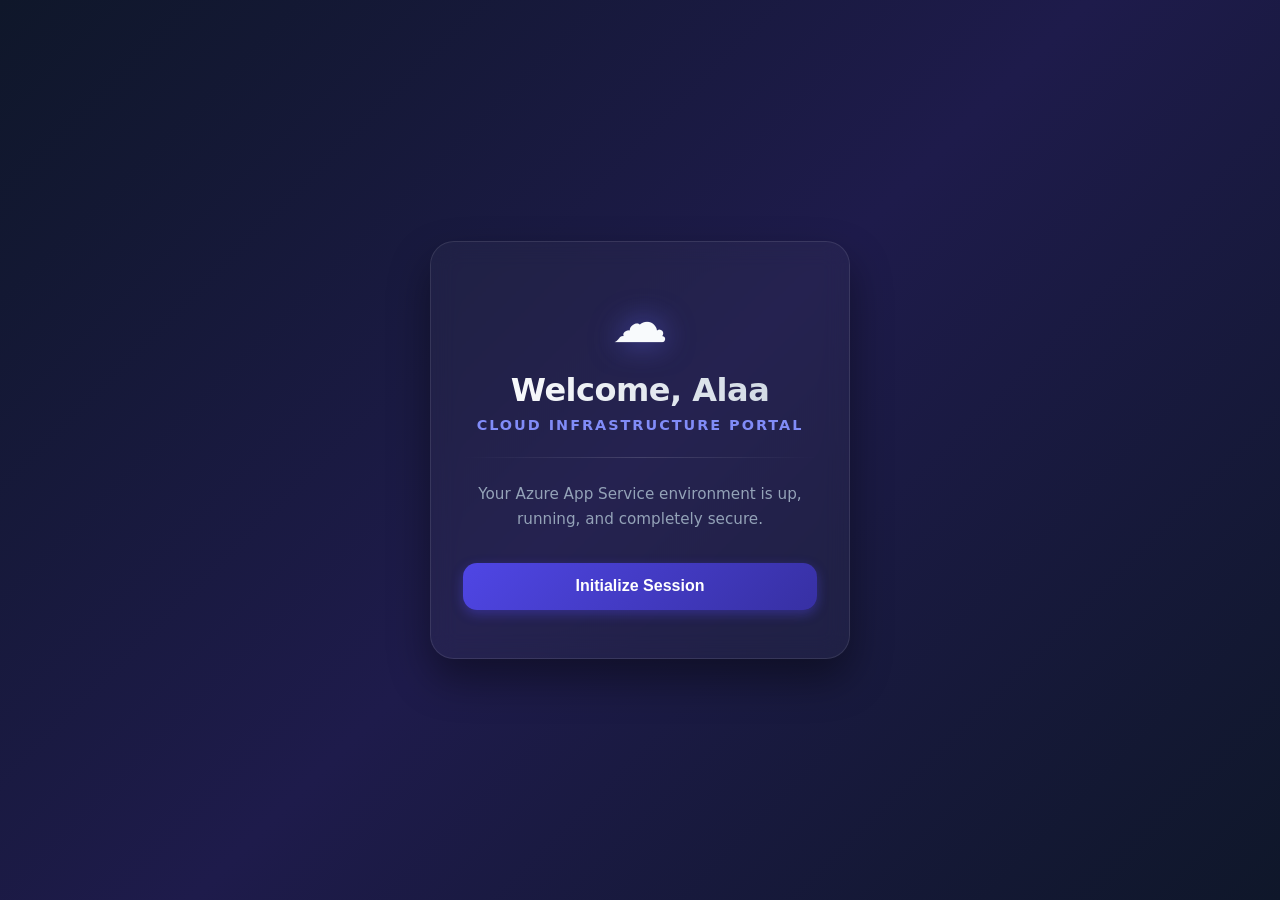
==== index.html @ 330f1d39 "added" ====
<!DOCTYPE html>
<html lang="en">
<head>
    <meta charset="UTF-8">
    <meta name="viewport" content="width=device-width, initial-scale=1.0">
    <title>Welcome Gateway</title>
    <link rel="stylesheet" href="style.css">
</head>
<body>
    <div class="welcome-card">
        <div class="logo-icon">☁️</div>
        <h1>Welcome, Alaa</h1>
        <p class="subtitle">Cloud Infrastructure Portal</p>
        
        <div class="divider"></div>
        
        <p class="status-msg">Your Azure App Service environment is up, running, and completely secure.</p>
        
        <button id="action-btn" onclick="initializeSession()">Initialize Session</button>
        <div id="terminal-output" class="hidden"></div>
    </div>

    <script src="script.js"></script>
</body>
</html>
---- style.css ----
* {
    box-sizing: border-box;
    margin: 0;
    padding: 0;
}

body {
    font-family: 'Segoe UI', system-ui, -apple-system, sans-serif;
    background: linear-gradient(135deg, #0f172a 0%, #1e1b4b 50%, #0f172a 100%);
    height: 100vh;
    display: flex;
    justify-content: center;
    align-items: center;
    color: #f8fafc;
    overflow: hidden;
}

.welcome-card {
    background: rgba(255, 255, 255, 0.03);
    backdrop-filter: blur(12px);
    -webkit-backdrop-filter: blur(12px);
    border: 1px solid rgba(255, 255, 255, 0.1);
    padding: 3rem 2rem;
    border-radius: 24px;
    text-align: center;
    width: 90%;
    max-width: 420px;
    box-shadow: 0 20px 40px rgba(0, 0, 0, 0.4);
    animation: fadeIn 1s ease-out;
}

.logo-icon {
    font-size: 3.5rem;
    margin-bottom: 1rem;
    filter: drop-shadow(0 0 15px rgba(99, 102, 241, 0.6));
    animation: float 3s ease-in-out infinite;
}

h1 {
    font-size: 2rem;
    font-weight: 600;
    letter-spacing: -0.5px;
    margin-bottom: 0.5rem;
    background: linear-gradient(to right, #ffffff, #cbd5e1);
    -webkit-background-clip: text;
    -webkit-text-fill-color: transparent;
}

.subtitle {
    font-size: 0.9rem;
    color: #818cf8;
    font-weight: 600;
    text-transform: uppercase;
    letter-spacing: 2px;
}

.divider {
    height: 1px;
    background: linear-gradient(to right, transparent, rgba(255, 255, 255, 0.15), transparent);
    margin: 1.5rem 0;
}

.status-msg {
    font-size: 0.95rem;
    color: #94a3b8;
    line-height: 1.6;
    margin-bottom: 2rem;
}

button {
    background: linear-gradient(135deg, #4f46e5 0%, #3730a3 100%);
    color: white;
    border: none;
    padding: 0.9rem 2rem;
    font-size: 1rem;
    font-weight: 600;
    border-radius: 14px;
    cursor: pointer;
    box-shadow: 0 4px 12px rgba(79, 70, 229, 0.4);
    transition: all 0.3s ease;
    width: 100%;
}

button:hover {
    transform: translateY(-2px);
    box-shadow: 0 6px 20px rgba(79, 70, 229, 0.6);
    background: linear-gradient(135deg, #6366f1 0%, #4f46e5 100%);
}

#terminal-output {
    margin-top: 1.5rem;
    font-family: 'Courier New', Courier, monospace;
    font-size: 0.85rem;
    color: #34d399;
    background: rgba(0, 0, 0, 0.4);
    padding: 0.75rem;
    border-radius: 10px;
    text-align: left;
    border: 1px solid rgba(52, 211, 153, 0.2);
    animation: fadeIn 0.4s ease-out;
}

.hidden {
    display: none;
}

/* Animations */
@keyframes fadeIn {
    from { opacity: 0; transform: translateY(15px); }
    to { opacity: 1; transform: translateY(0); }
}

@keyframes float {
    0%, 100% { transform: translateY(0); }
    50% { transform: translateY(-10px); }
}
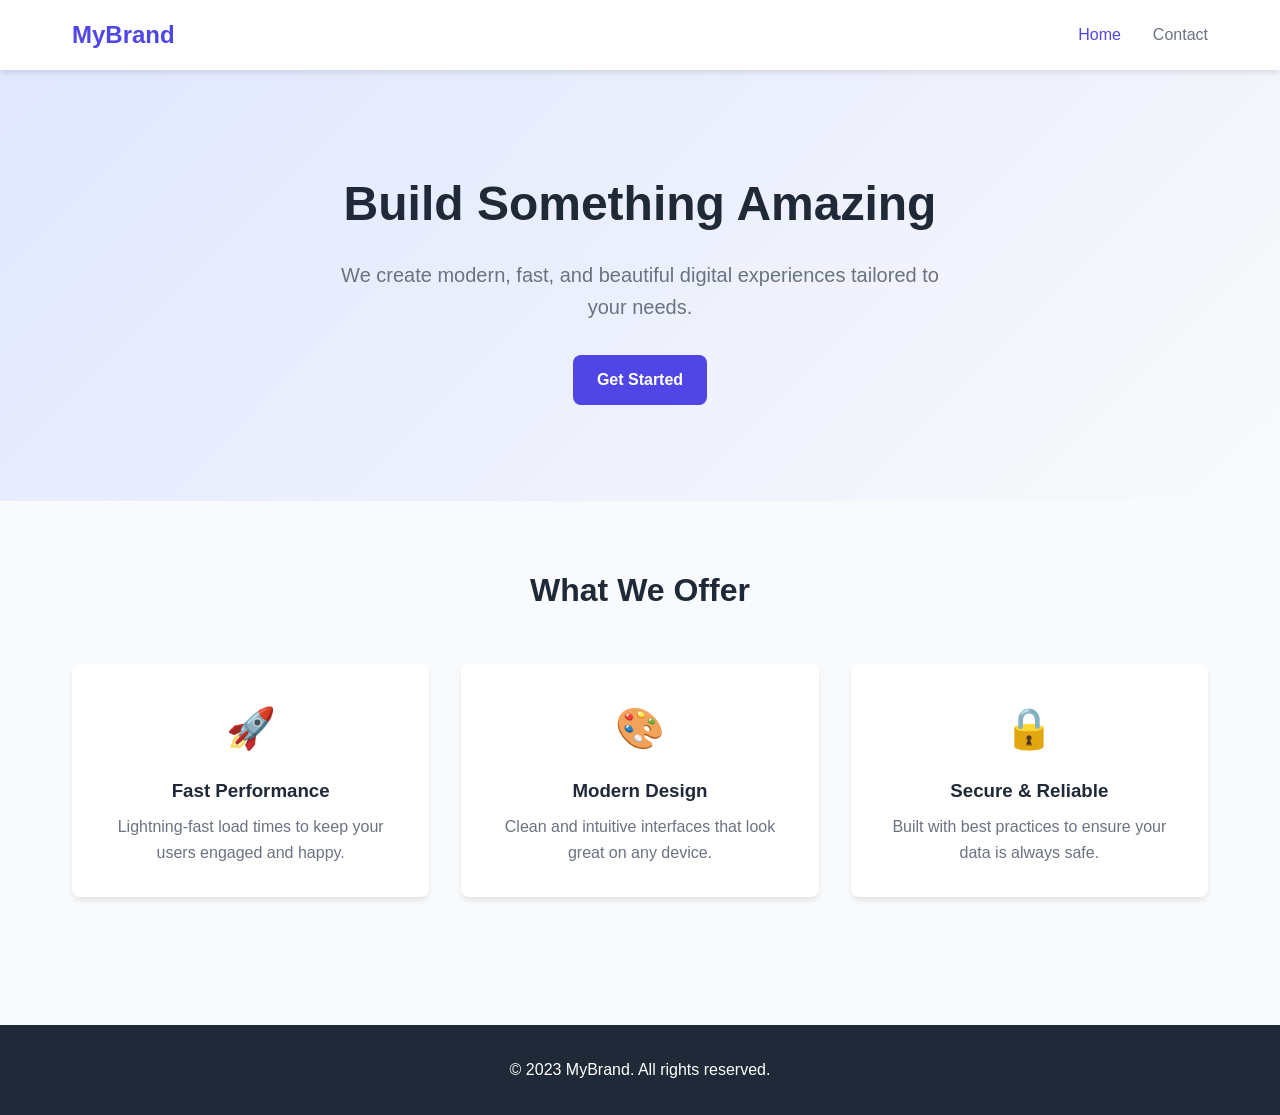
==== commit 04b4d8f4: "modified" ====
--- a/index.html
+++ b/index.html
@@ -3,23 +3,58 @@
 <head>
     <meta charset="UTF-8">
     <meta name="viewport" content="width=device-width, initial-scale=1.0">
-    <title>Welcome Gateway</title>
+    <title>MyBrand - Home</title>
     <link rel="stylesheet" href="style.css">
 </head>
 <body>
-    <div class="welcome-card">
-        <div class="logo-icon">☁️</div>
-        <h1>Welcome, Alaa</h1>
-        <p class="subtitle">Cloud Infrastructure Portal</p>
-        
-        <div class="divider"></div>
-        
-        <p class="status-msg">Your Azure App Service environment is up, running, and completely secure.</p>
-        
-        <button id="action-btn" onclick="initializeSession()">Initialize Session</button>
-        <div id="terminal-output" class="hidden"></div>
-    </div>
 
-    <script src="script.js"></script>
+    <!-- Navigation -->
+    <header>
+        <nav class="navbar">
+            <div class="logo">MyBrand</div>
+            <ul class="nav-links">
+                <li><a href="index.html" class="active">Home</a></li>
+                <li><a href="contact.html">Contact</a></li>
+            </ul>
+        </nav>
+    </header>
+
+    <!-- Main Content -->
+    <main>
+        <!-- Hero Section -->
+        <section class="hero">
+            <h1>Build Something Amazing</h1>
+            <p>We create modern, fast, and beautiful digital experiences tailored to your needs.</p>
+            <a href="contact.html" class="btn">Get Started</a>
+        </section>
+
+        <!-- Features Section -->
+        <section class="features">
+            <h2>What We Offer</h2>
+            <div class="feature-grid">
+                <div class="feature-card">
+                    <div class="icon">🚀</div>
+                    <h3>Fast Performance</h3>
+                    <p>Lightning-fast load times to keep your users engaged and happy.</p>
+                </div>
+                <div class="feature-card">
+                    <div class="icon">🎨</div>
+                    <h3>Modern Design</h3>
+                    <p>Clean and intuitive interfaces that look great on any device.</p>
+                </div>
+                <div class="feature-card">
+                    <div class="icon">🔒</div>
+                    <h3>Secure & Reliable</h3>
+                    <p>Built with best practices to ensure your data is always safe.</p>
+                </div>
+            </div>
+        </section>
+    </main>
+
+    <!-- Footer -->
+    <footer>
+        <p>&copy; 2023 MyBrand. All rights reserved.</p>
+    </footer>
+
 </body>
 </html>
--- a/style.css
+++ b/style.css
@@ -1,116 +1,232 @@
+/* --- General Reset & Variables --- */
+:root {
+    --primary: #4f46e5;
+    --primary-dark: #4338ca;
+    --bg-light: #f9fafb;
+    --text-dark: #1f2937;
+    --text-light: #6b7280;
+    --white: #ffffff;
+    --shadow: 0 4px 6px -1px rgba(0, 0, 0, 0.1);
+    --radius: 8px;
+}
+
 * {
-    box-sizing: border-box;
     margin: 0;
     padding: 0;
+    box-sizing: border-box;
+    font-family: 'Segoe UI', Tahoma, Geneva, Verdana, sans-serif;
 }
 
 body {
-    font-family: 'Segoe UI', system-ui, -apple-system, sans-serif;
-    background: linear-gradient(135deg, #0f172a 0%, #1e1b4b 50%, #0f172a 100%);
-    height: 100vh;
-    display: flex;
-    justify-content: center;
+    background-color: var(--bg-light);
+    color: var(--text-dark);
+    line-height: 1.6;
+}
+
+a {
+    text-decoration: none;
+    color: inherit;
+}
+
+/* --- Navigation --- */
+header {
+    background: var(--white);
+    box-shadow: var(--shadow);
+    position: sticky;
+    top: 0;
+    z-index: 100;
+}
+
+.navbar {
+    max-width: 1200px;
+    margin: 0 auto;
+    padding: 1rem 2rem;
+    display: flex;
+    justify-content: space-between;
     align-items: center;
-    color: #f8fafc;
-    overflow: hidden;
-}
-
-.welcome-card {
-    background: rgba(255, 255, 255, 0.03);
-    backdrop-filter: blur(12px);
-    -webkit-backdrop-filter: blur(12px);
-    border: 1px solid rgba(255, 255, 255, 0.1);
-    padding: 3rem 2rem;
-    border-radius: 24px;
-    text-align: center;
-    width: 90%;
-    max-width: 420px;
-    box-shadow: 0 20px 40px rgba(0, 0, 0, 0.4);
-    animation: fadeIn 1s ease-out;
-}
-
-.logo-icon {
-    font-size: 3.5rem;
-    margin-bottom: 1rem;
-    filter: drop-shadow(0 0 15px rgba(99, 102, 241, 0.6));
-    animation: float 3s ease-in-out infinite;
-}
-
-h1 {
-    font-size: 2rem;
-    font-weight: 600;
-    letter-spacing: -0.5px;
-    margin-bottom: 0.5rem;
-    background: linear-gradient(to right, #ffffff, #cbd5e1);
-    -webkit-background-clip: text;
-    -webkit-text-fill-color: transparent;
-}
-
-.subtitle {
-    font-size: 0.9rem;
-    color: #818cf8;
-    font-weight: 600;
-    text-transform: uppercase;
-    letter-spacing: 2px;
-}
-
-.divider {
-    height: 1px;
-    background: linear-gradient(to right, transparent, rgba(255, 255, 255, 0.15), transparent);
-    margin: 1.5rem 0;
-}
-
-.status-msg {
-    font-size: 0.95rem;
-    color: #94a3b8;
-    line-height: 1.6;
-    margin-bottom: 2rem;
-}
-
-button {
-    background: linear-gradient(135deg, #4f46e5 0%, #3730a3 100%);
-    color: white;
+}
+
+.logo {
+    font-size: 1.5rem;
+    font-weight: bold;
+    color: var(--primary);
+}
+
+.nav-links {
+    list-style: none;
+    display: flex;
+    gap: 2rem;
+}
+
+.nav-links a {
+    font-weight: 500;
+    color: var(--text-light);
+    transition: color 0.3s;
+}
+
+.nav-links a:hover, .nav-links a.active {
+    color: var(--primary);
+}
+
+/* --- Buttons --- */
+.btn {
+    display: inline-block;
+    padding: 0.75rem 1.5rem;
+    background-color: var(--primary);
+    color: var(--white);
     border: none;
-    padding: 0.9rem 2rem;
+    border-radius: var(--radius);
     font-size: 1rem;
     font-weight: 600;
-    border-radius: 14px;
     cursor: pointer;
-    box-shadow: 0 4px 12px rgba(79, 70, 229, 0.4);
-    transition: all 0.3s ease;
-    width: 100%;
-}
-
-button:hover {
-    transform: translateY(-2px);
-    box-shadow: 0 6px 20px rgba(79, 70, 229, 0.6);
-    background: linear-gradient(135deg, #6366f1 0%, #4f46e5 100%);
-}
-
-#terminal-output {
-    margin-top: 1.5rem;
-    font-family: 'Courier New', Courier, monospace;
-    font-size: 0.85rem;
-    color: #34d399;
-    background: rgba(0, 0, 0, 0.4);
+    transition: background-color 0.3s;
+}
+
+.btn:hover {
+    background-color: var(--primary-dark);
+}
+
+/* --- Hero Section (Home Page) --- */
+.hero {
+    text-align: center;
+    padding: 6rem 2rem;
+    background: linear-gradient(135deg, #e0e7ff 0%, #f9fafb 100%);
+}
+
+.hero h1 {
+    font-size: 3rem;
+    margin-bottom: 1rem;
+    color: var(--text-dark);
+}
+
+.hero p {
+    font-size: 1.25rem;
+    color: var(--text-light);
+    margin-bottom: 2rem;
+    max-width: 600px;
+    margin-left: auto;
+    margin-right: auto;
+}
+
+/* --- Features Section (Home Page) --- */
+.features {
+    max-width: 1200px;
+    margin: 0 auto;
+    padding: 4rem 2rem;
+    text-align: center;
+}
+
+.features h2 {
+    font-size: 2rem;
+    margin-bottom: 3rem;
+}
+
+.feature-grid {
+    display: grid;
+    grid-template-columns: repeat(auto-fit, minmax(280px, 1fr));
+    gap: 2rem;
+}
+
+.feature-card {
+    background: var(--white);
+    padding: 2rem;
+    border-radius: var(--radius);
+    box-shadow: var(--shadow);
+    transition: transform 0.3s;
+}
+
+.feature-card:hover {
+    transform: translateY(-5px);
+}
+
+.feature-card .icon {
+    font-size: 2.5rem;
+    margin-bottom: 1rem;
+}
+
+.feature-card h3 {
+    margin-bottom: 0.5rem;
+}
+
+.feature-card p {
+    color: var(--text-light);
+}
+
+/* --- Contact Section (Contact Page) --- */
+.contact-container {
+    max-width: 800px;
+    margin: 0 auto;
+    padding: 4rem 2rem;
+}
+
+.contact-container h2 {
+    text-align: center;
+    font-size: 2rem;
+    margin-bottom: 2rem;
+}
+
+.contact-form {
+    background: var(--white);
+    padding: 2rem;
+    border-radius: var(--radius);
+    box-shadow: var(--shadow);
+    display: flex;
+    flex-direction: column;
+    gap: 1.5rem;
+}
+
+.form-group {
+    display: flex;
+    flex-direction: column;
+    gap: 0.5rem;
+}
+
+.form-group label {
+    font-weight: 600;
+    color: var(--text-dark);
+}
+
+.form-group input, 
+.form-group textarea {
     padding: 0.75rem;
-    border-radius: 10px;
-    text-align: left;
-    border: 1px solid rgba(52, 211, 153, 0.2);
-    animation: fadeIn 0.4s ease-out;
-}
-
-.hidden {
-    display: none;
-}
-
-/* Animations */
-@keyframes fadeIn {
-    from { opacity: 0; transform: translateY(15px); }
-    to { opacity: 1; transform: translateY(0); }
-}
-
-@keyframes float {
-    0%, 100% { transform: translateY(0); }
-    50% { transform: translateY(-10px); }
+    border: 1px solid #d1d5db;
+    border-radius: var(--radius);
+    font-size: 1rem;
+    transition: border-color 0.3s;
+}
+
+.form-group input:focus, 
+.form-group textarea:focus {
+    outline: none;
+    border-color: var(--primary);
+}
+
+.form-group textarea {
+    resize: vertical;
+    min-height: 120px;
+}
+
+.contact-form .btn {
+    align-self: flex-start;
+}
+
+/* --- Footer --- */
+footer {
+    background: var(--text-dark);
+    color: var(--white);
+    text-align: center;
+    padding: 2rem;
+    margin-top: 4rem;
+}
+
+/* --- Responsive Design --- */
+@media (max-width: 768px) {
+    .hero h1 {
+        font-size: 2rem;
+    }
+    
+    .navbar {
+        flex-direction: column;
+        gap: 1rem;
+    }
 }
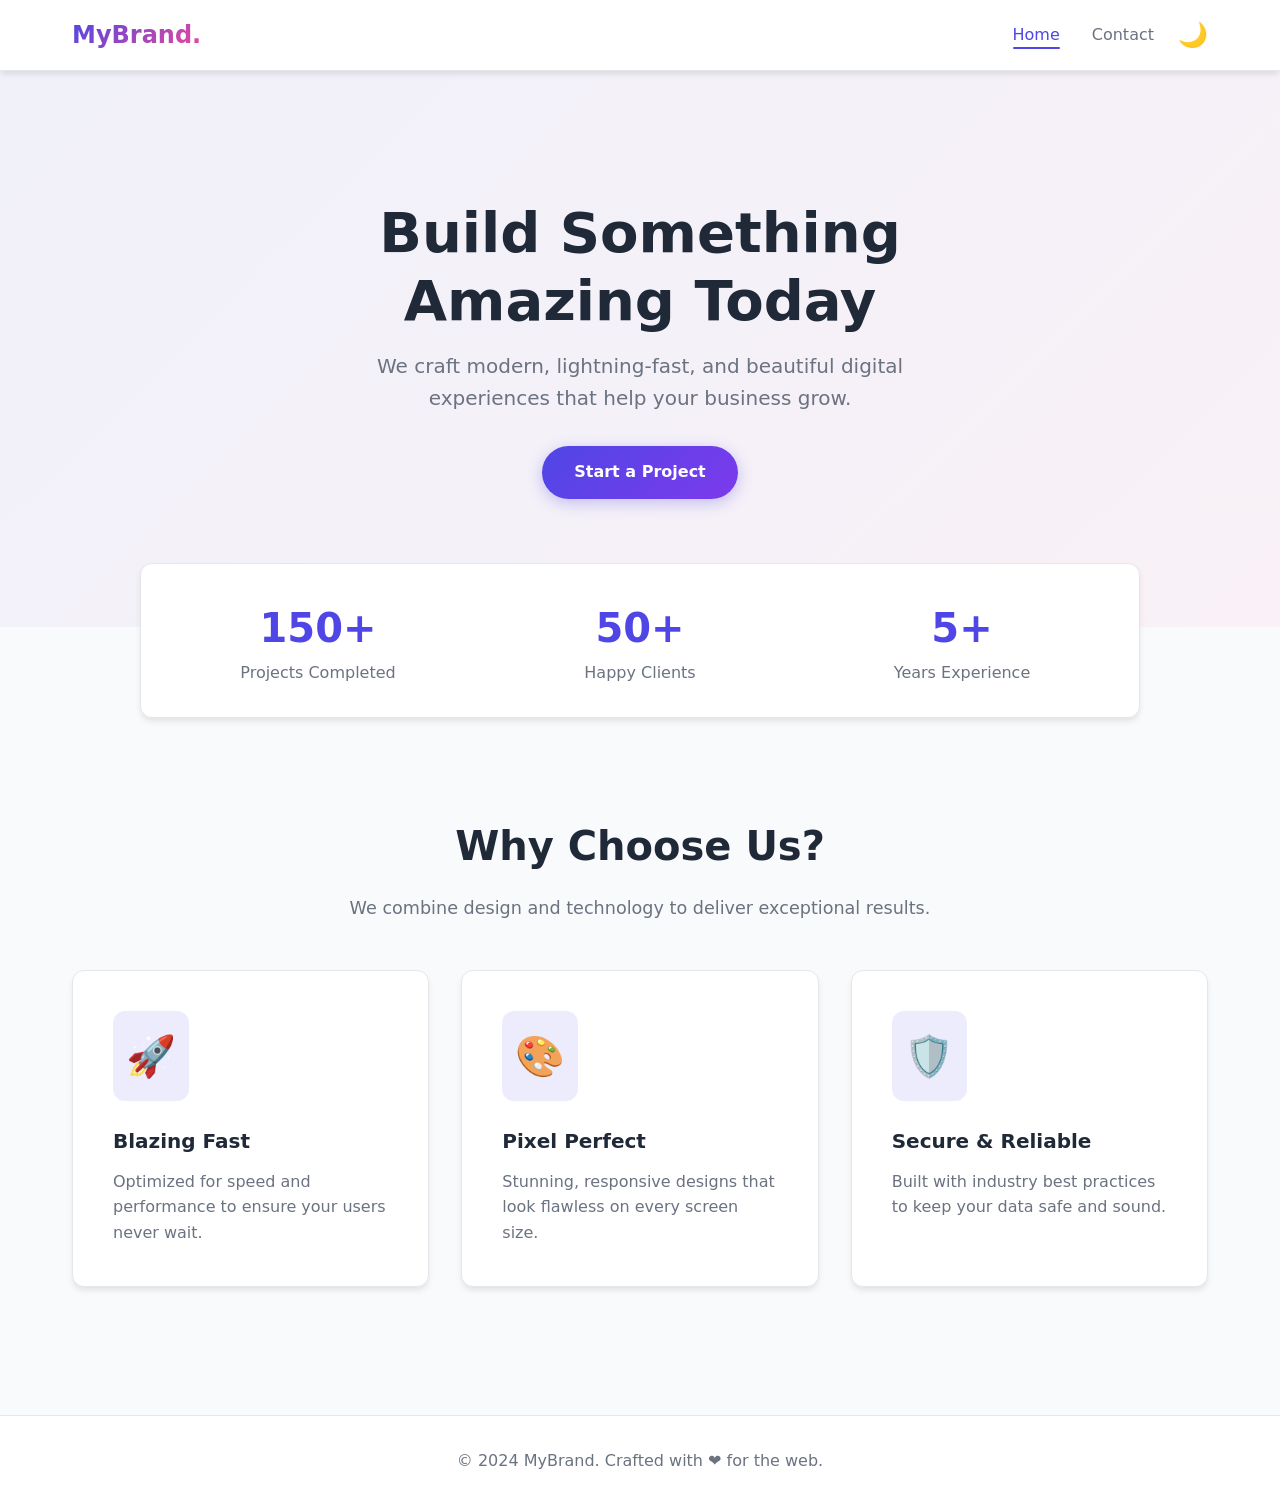
==== commit ab1da7fe: "modification" ====
--- a/index.html
+++ b/index.html
@@ -1,60 +1,76 @@
 <!DOCTYPE html>
-<html lang="en">
+<html lang="en" data-theme="light">
 <head>
     <meta charset="UTF-8">
     <meta name="viewport" content="width=device-width, initial-scale=1.0">
-    <title>MyBrand - Home</title>
+    <title>MyBrand - Modern Portfolio</title>
     <link rel="stylesheet" href="style.css">
 </head>
 <body>
 
-    <!-- Navigation -->
     <header>
         <nav class="navbar">
-            <div class="logo">MyBrand</div>
-            <ul class="nav-links">
-                <li><a href="index.html" class="active">Home</a></li>
-                <li><a href="contact.html">Contact</a></li>
-            </ul>
+            <div class="logo">MyBrand.</div>
+            <div class="nav-right">
+                <ul class="nav-links" id="navLinks">
+                    <li><a href="index.html" class="active">Home</a></li>
+                    <li><a href="contact.html">Contact</a></li>
+                </ul>
+                <button class="theme-toggle" id="themeToggle" title="Toggle Theme">🌙</button>
+                <button class="hamburger" id="hamburger" title="Menu">☰</button>
+            </div>
         </nav>
     </header>
 
-    <!-- Main Content -->
     <main>
-        <!-- Hero Section -->
         <section class="hero">
-            <h1>Build Something Amazing</h1>
-            <p>We create modern, fast, and beautiful digital experiences tailored to your needs.</p>
-            <a href="contact.html" class="btn">Get Started</a>
+            <h1>Build Something<br>Amazing Today</h1>
+            <p>We craft modern, lightning-fast, and beautiful digital experiences that help your business grow.</p>
+            <a href="contact.html" class="btn">Start a Project</a>
         </section>
 
-        <!-- Features Section -->
+        <section class="stats">
+            <div class="stat-item">
+                <h3>150+</h3>
+                <p>Projects Completed</p>
+            </div>
+            <div class="stat-item">
+                <h3>50+</h3>
+                <p>Happy Clients</p>
+            </div>
+            <div class="stat-item">
+                <h3>5+</h3>
+                <p>Years Experience</p>
+            </div>
+        </section>
+
         <section class="features">
-            <h2>What We Offer</h2>
+            <h2>Why Choose Us?</h2>
+            <p class="subtitle">We combine design and technology to deliver exceptional results.</p>
             <div class="feature-grid">
                 <div class="feature-card">
                     <div class="icon">🚀</div>
-                    <h3>Fast Performance</h3>
-                    <p>Lightning-fast load times to keep your users engaged and happy.</p>
+                    <h3>Blazing Fast</h3>
+                    <p>Optimized for speed and performance to ensure your users never wait.</p>
                 </div>
                 <div class="feature-card">
                     <div class="icon">🎨</div>
-                    <h3>Modern Design</h3>
-                    <p>Clean and intuitive interfaces that look great on any device.</p>
+                    <h3>Pixel Perfect</h3>
+                    <p>Stunning, responsive designs that look flawless on every screen size.</p>
                 </div>
                 <div class="feature-card">
-                    <div class="icon">🔒</div>
+                    <div class="icon">🛡️</div>
                     <h3>Secure & Reliable</h3>
-                    <p>Built with best practices to ensure your data is always safe.</p>
+                    <p>Built with industry best practices to keep your data safe and sound.</p>
                 </div>
             </div>
         </section>
     </main>
 
-    <!-- Footer -->
     <footer>
-        <p>&copy; 2023 MyBrand. All rights reserved.</p>
+        <p>&copy; 2024 MyBrand. Crafted with ❤️ for the web.</p>
     </footer>
 
+    <script src="script.js"></script>
 </body>
 </html>
--- a/style.css
+++ b/style.css
@@ -1,40 +1,55 @@
-/* --- General Reset & Variables --- */
+/* --- Variables & Reset --- */
 :root {
     --primary: #4f46e5;
     --primary-dark: #4338ca;
     --bg-light: #f9fafb;
+    --bg-card: #ffffff;
     --text-dark: #1f2937;
     --text-light: #6b7280;
-    --white: #ffffff;
+    --border-color: #e5e7eb;
     --shadow: 0 4px 6px -1px rgba(0, 0, 0, 0.1);
-    --radius: 8px;
+    --radius: 12px;
+    --transition: all 0.3s ease;
+}
+
+/* Dark Mode Variables */
+[data-theme="dark"] {
+    --bg-light: #111827;
+    --bg-card: #1f2937;
+    --text-dark: #f9fafb;
+    --text-light: #9ca3af;
+    --border-color: #374151;
+    --shadow: 0 4px 6px -1px rgba(0, 0, 0, 0.5);
 }
 
 * {
     margin: 0;
     padding: 0;
     box-sizing: border-box;
-    font-family: 'Segoe UI', Tahoma, Geneva, Verdana, sans-serif;
+    font-family: 'Segoe UI', system-ui, -apple-system, sans-serif;
+}
+
+html {
+    scroll-behavior: smooth;
 }
 
 body {
     background-color: var(--bg-light);
     color: var(--text-dark);
     line-height: 1.6;
-}
-
-a {
-    text-decoration: none;
-    color: inherit;
-}
+    transition: background-color 0.3s, color 0.3s;
+}
+
+a { text-decoration: none; color: inherit; }
 
 /* --- Navigation --- */
 header {
-    background: var(--white);
+    background: var(--bg-card);
     box-shadow: var(--shadow);
     position: sticky;
     top: 0;
     z-index: 100;
+    border-bottom: 1px solid var(--border-color);
 }
 
 .navbar {
@@ -48,8 +63,16 @@
 
 .logo {
     font-size: 1.5rem;
-    font-weight: bold;
-    color: var(--primary);
+    font-weight: 800;
+    background: linear-gradient(135deg, var(--primary), #ec4899);
+    -webkit-background-clip: text;
+    -webkit-text-fill-color: transparent;
+}
+
+.nav-right {
+    display: flex;
+    align-items: center;
+    gap: 1.5rem;
 }
 
 .nav-links {
@@ -61,42 +84,53 @@
 .nav-links a {
     font-weight: 500;
     color: var(--text-light);
-    transition: color 0.3s;
+    transition: var(--transition);
+    position: relative;
 }
 
 .nav-links a:hover, .nav-links a.active {
     color: var(--primary);
 }
 
-/* --- Buttons --- */
-.btn {
-    display: inline-block;
-    padding: 0.75rem 1.5rem;
-    background-color: var(--primary);
-    color: var(--white);
+.nav-links a.active::after {
+    content: '';
+    position: absolute;
+    bottom: -5px;
+    left: 0;
+    width: 100%;
+    height: 2px;
+    background: var(--primary);
+    border-radius: 2px;
+}
+
+/* Theme Toggle & Hamburger */
+.theme-toggle, .hamburger {
+    background: none;
     border: none;
-    border-radius: var(--radius);
-    font-size: 1rem;
-    font-weight: 600;
+    font-size: 1.5rem;
     cursor: pointer;
-    transition: background-color 0.3s;
-}
-
-.btn:hover {
-    background-color: var(--primary-dark);
-}
-
-/* --- Hero Section (Home Page) --- */
+    color: var(--text-dark);
+    transition: var(--transition);
+}
+
+.theme-toggle:hover { transform: rotate(30deg); }
+
+.hamburger { display: none; }
+
+/* --- Hero Section --- */
 .hero {
     text-align: center;
-    padding: 6rem 2rem;
-    background: linear-gradient(135deg, #e0e7ff 0%, #f9fafb 100%);
+    padding: 8rem 2rem;
+    background: linear-gradient(135deg, rgba(79, 70, 229, 0.05) 0%, rgba(236, 72, 153, 0.05) 100%);
+    position: relative;
+    overflow: hidden;
 }
 
 .hero h1 {
-    font-size: 3rem;
+    font-size: 3.5rem;
     margin-bottom: 1rem;
-    color: var(--text-dark);
+    font-weight: 800;
+    line-height: 1.2;
 }
 
 .hero p {
@@ -108,17 +142,71 @@
     margin-right: auto;
 }
 
-/* --- Features Section (Home Page) --- */
+/* --- Buttons --- */
+.btn {
+    display: inline-block;
+    padding: 0.85rem 2rem;
+    background: linear-gradient(135deg, var(--primary), #7c3aed);
+    color: #fff;
+    border: none;
+    border-radius: 50px;
+    font-size: 1rem;
+    font-weight: 600;
+    cursor: pointer;
+    transition: var(--transition);
+    box-shadow: 0 4px 15px rgba(79, 70, 229, 0.3);
+}
+
+.btn:hover {
+    transform: translateY(-2px);
+    box-shadow: 0 6px 20px rgba(79, 70, 229, 0.4);
+}
+
+/* --- Stats Section --- */
+.stats {
+    max-width: 1000px;
+    margin: -4rem auto 0;
+    padding: 2rem;
+    background: var(--bg-card);
+    border-radius: var(--radius);
+    box-shadow: var(--shadow);
+    display: grid;
+    grid-template-columns: repeat(auto-fit, minmax(200px, 1fr));
+    gap: 2rem;
+    text-align: center;
+    position: relative;
+    z-index: 10;
+    border: 1px solid var(--border-color);
+}
+
+.stat-item h3 {
+    font-size: 2.5rem;
+    color: var(--primary);
+    font-weight: 800;
+}
+
+.stat-item p {
+    color: var(--text-light);
+    font-weight: 500;
+}
+
+/* --- Features Section --- */
 .features {
     max-width: 1200px;
     margin: 0 auto;
-    padding: 4rem 2rem;
+    padding: 6rem 2rem 4rem;
     text-align: center;
 }
 
 .features h2 {
-    font-size: 2rem;
+    font-size: 2.5rem;
+    margin-bottom: 1rem;
+}
+
+.features .subtitle {
+    color: var(--text-light);
     margin-bottom: 3rem;
+    font-size: 1.1rem;
 }
 
 .feature-grid {
@@ -128,92 +216,108 @@
 }
 
 .feature-card {
-    background: var(--white);
-    padding: 2rem;
+    background: var(--bg-card);
+    padding: 2.5rem;
     border-radius: var(--radius);
     box-shadow: var(--shadow);
-    transition: transform 0.3s;
+    transition: var(--transition);
+    border: 1px solid var(--border-color);
+    text-align: left;
 }
 
 .feature-card:hover {
-    transform: translateY(-5px);
+    transform: translateY(-8px);
+    border-color: var(--primary);
 }
 
 .feature-card .icon {
     font-size: 2.5rem;
-    margin-bottom: 1rem;
-}
-
-.feature-card h3 {
+    margin-bottom: 1.5rem;
+    display: inline-block;
+    background: rgba(79, 70, 229, 0.1);
+    padding: 0.8rem;
+    border-radius: 12px;
+}
+
+.feature-card h3 { margin-bottom: 0.75rem; font-size: 1.25rem; }
+.feature-card p { color: var(--text-light); }
+
+/* --- Contact Section --- */
+.contact-container {
+    max-width: 700px;
+    margin: 0 auto;
+    padding: 5rem 2rem;
+}
+
+.contact-container h2 {
+    text-align: center;
+    font-size: 2.5rem;
     margin-bottom: 0.5rem;
 }
 
-.feature-card p {
-    color: var(--text-light);
-}
-
-/* --- Contact Section (Contact Page) --- */
-.contact-container {
-    max-width: 800px;
-    margin: 0 auto;
-    padding: 4rem 2rem;
-}
-
-.contact-container h2 {
-    text-align: center;
-    font-size: 2rem;
-    margin-bottom: 2rem;
+.contact-container .subtitle {
+    text-align: center;
+    color: var(--text-light);
+    margin-bottom: 3rem;
 }
 
 .contact-form {
-    background: var(--white);
-    padding: 2rem;
+    background: var(--bg-card);
+    padding: 2.5rem;
     border-radius: var(--radius);
     box-shadow: var(--shadow);
     display: flex;
     flex-direction: column;
     gap: 1.5rem;
-}
-
-.form-group {
-    display: flex;
-    flex-direction: column;
-    gap: 0.5rem;
-}
-
-.form-group label {
-    font-weight: 600;
-    color: var(--text-dark);
-}
+    border: 1px solid var(--border-color);
+}
+
+.form-group { display: flex; flex-direction: column; gap: 0.5rem; }
+.form-group label { font-weight: 600; font-size: 0.95rem; }
 
 .form-group input, 
 .form-group textarea {
-    padding: 0.75rem;
-    border: 1px solid #d1d5db;
-    border-radius: var(--radius);
+    padding: 0.85rem 1rem;
+    border: 1px solid var(--border-color);
+    border-radius: 8px;
     font-size: 1rem;
-    transition: border-color 0.3s;
+    background: var(--bg-light);
+    color: var(--text-dark);
+    transition: var(--transition);
 }
 
 .form-group input:focus, 
 .form-group textarea:focus {
     outline: none;
     border-color: var(--primary);
-}
-
-.form-group textarea {
-    resize: vertical;
-    min-height: 120px;
-}
-
-.contact-form .btn {
-    align-self: flex-start;
-}
+    box-shadow: 0 0 0 3px rgba(79, 70, 229, 0.1);
+}
+
+.form-group textarea { resize: vertical; min-height: 130px; }
+
+/* --- Toast Notification --- */
+.toast {
+    position: fixed;
+    bottom: 20px;
+    right: 20px;
+    background: #10b981;
+    color: white;
+    padding: 1rem 1.5rem;
+    border-radius: 8px;
+    box-shadow: 0 4px 12px rgba(0,0,0,0.15);
+    transform: translateX(150%);
+    transition: transform 0.4s ease;
+    z-index: 1000;
+    font-weight: 500;
+}
+
+.toast.show { transform: translateX(0); }
 
 /* --- Footer --- */
 footer {
-    background: var(--text-dark);
-    color: var(--white);
+    background: var(--bg-card);
+    border-top: 1px solid var(--border-color);
+    color: var(--text-light);
     text-align: center;
     padding: 2rem;
     margin-top: 4rem;
@@ -221,12 +325,25 @@
 
 /* --- Responsive Design --- */
 @media (max-width: 768px) {
-    .hero h1 {
-        font-size: 2rem;
+    .hero h1 { font-size: 2.5rem; }
+    .hero { padding: 5rem 1.5rem; }
+    .stats { margin-top: -2rem; padding: 1.5rem; }
+    
+    .hamburger { display: block; }
+    
+    .nav-links {
+        display: none;
+        position: absolute;
+        top: 100%;
+        left: 0;
+        width: 100%;
+        background: var(--bg-card);
+        flex-direction: column;
+        padding: 1.5rem;
+        gap: 1.5rem;
+        box-shadow: var(--shadow);
+        border-bottom: 1px solid var(--border-color);
     }
     
-    .navbar {
-        flex-direction: column;
-        gap: 1rem;
-    }
+    .nav-links.active { display: flex; }
 }
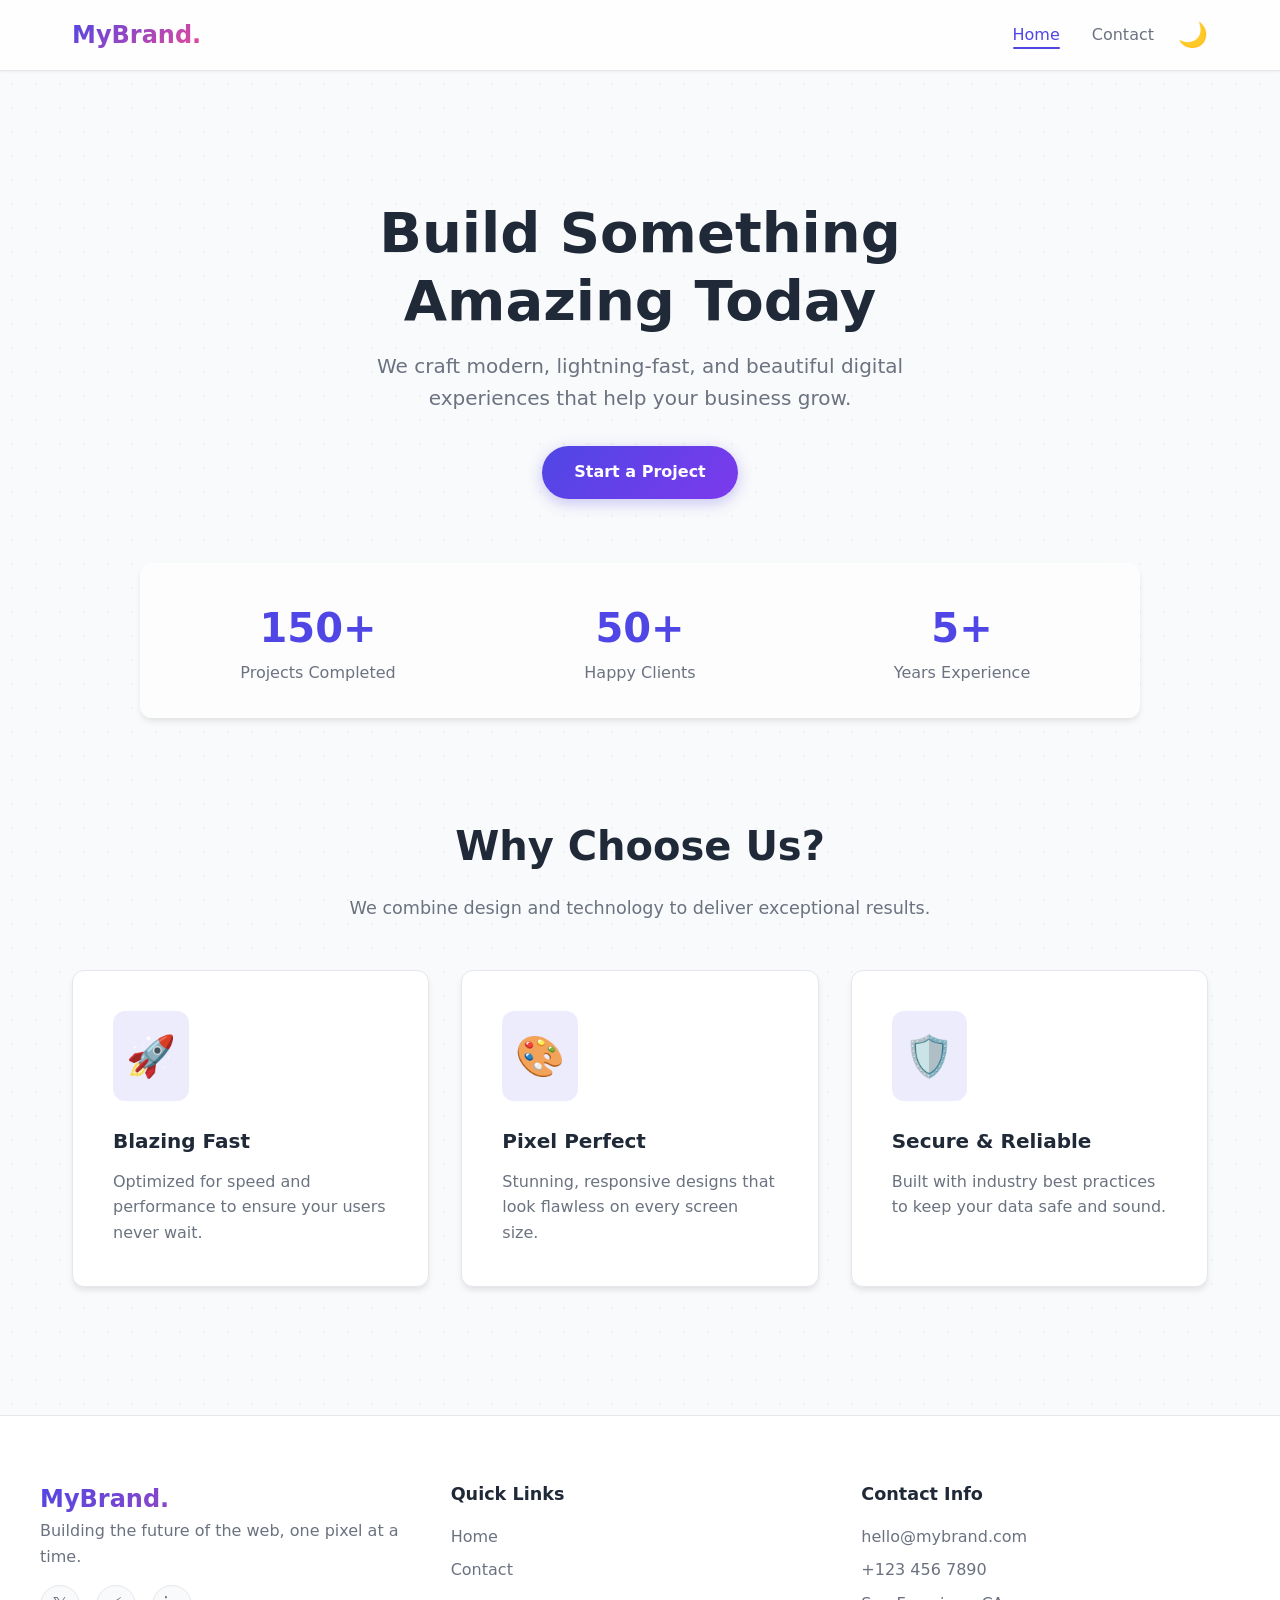
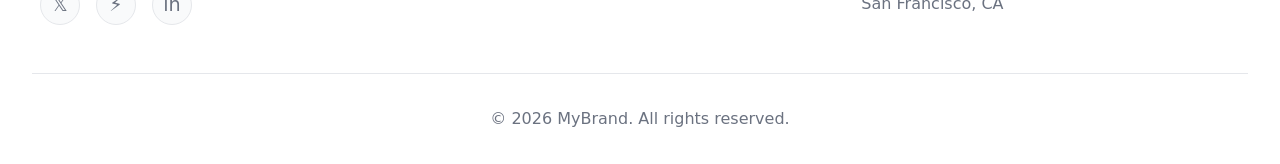
==== commit c15e67f9: "modification" ====
--- a/index.html
+++ b/index.html
@@ -23,13 +23,13 @@
     </header>
 
     <main>
-        <section class="hero">
+        <section class="hero reveal">
             <h1>Build Something<br>Amazing Today</h1>
             <p>We craft modern, lightning-fast, and beautiful digital experiences that help your business grow.</p>
             <a href="contact.html" class="btn">Start a Project</a>
         </section>
 
-        <section class="stats">
+        <section class="stats reveal">
             <div class="stat-item">
                 <h3>150+</h3>
                 <p>Projects Completed</p>
@@ -45,20 +45,20 @@
         </section>
 
         <section class="features">
-            <h2>Why Choose Us?</h2>
-            <p class="subtitle">We combine design and technology to deliver exceptional results.</p>
+            <h2 class="reveal">Why Choose Us?</h2>
+            <p class="subtitle reveal">We combine design and technology to deliver exceptional results.</p>
             <div class="feature-grid">
-                <div class="feature-card">
+                <div class="feature-card reveal">
                     <div class="icon">🚀</div>
                     <h3>Blazing Fast</h3>
                     <p>Optimized for speed and performance to ensure your users never wait.</p>
                 </div>
-                <div class="feature-card">
+                <div class="feature-card reveal">
                     <div class="icon">🎨</div>
                     <h3>Pixel Perfect</h3>
                     <p>Stunning, responsive designs that look flawless on every screen size.</p>
                 </div>
-                <div class="feature-card">
+                <div class="feature-card reveal">
                     <div class="icon">🛡️</div>
                     <h3>Secure & Reliable</h3>
                     <p>Built with industry best practices to keep your data safe and sound.</p>
@@ -68,8 +68,38 @@
     </main>
 
     <footer>
-        <p>&copy; 2024 MyBrand. Crafted with ❤️ for the web.</p>
+        <div class="footer-container">
+            <div class="footer-col">
+                <h3 class="logo">MyBrand.</h3>
+                <p>Building the future of the web, one pixel at a time.</p>
+                <div class="social-links">
+                    <a href="#" title="Twitter">𝕏</a>
+                    <a href="#" title="GitHub">⚡</a>
+                    <a href="#" title="LinkedIn">in</a>
+                </div>
+            </div>
+            <div class="footer-col">
+                <h4>Quick Links</h4>
+                <ul>
+                    <li><a href="index.html">Home</a></li>
+                    <li><a href="contact.html">Contact</a></li>
+                </ul>
+            </div>
+            <div class="footer-col">
+                <h4>Contact Info</h4>
+                <ul>
+                    <li>hello@mybrand.com</li>
+                    <li>+123 456 7890</li>
+                    <li>San Francisco, CA</li>
+                </ul>
+            </div>
+        </div>
+        <div class="footer-bottom">
+            <p>&copy; <span id="currentYear"></span> MyBrand. All rights reserved.</p>
+        </div>
     </footer>
+
+    <button id="backToTop" title="Back to Top">↑</button>
 
     <script src="script.js"></script>
 </body>
--- a/style.css
+++ b/style.css
@@ -7,34 +7,29 @@
     --text-dark: #1f2937;
     --text-light: #6b7280;
     --border-color: #e5e7eb;
+    --dot-color: rgba(0, 0, 0, 0.04);
     --shadow: 0 4px 6px -1px rgba(0, 0, 0, 0.1);
     --radius: 12px;
     --transition: all 0.3s ease;
 }
 
-/* Dark Mode Variables */
 [data-theme="dark"] {
     --bg-light: #111827;
     --bg-card: #1f2937;
     --text-dark: #f9fafb;
     --text-light: #9ca3af;
     --border-color: #374151;
+    --dot-color: rgba(255, 255, 255, 0.04);
     --shadow: 0 4px 6px -1px rgba(0, 0, 0, 0.5);
 }
 
-* {
-    margin: 0;
-    padding: 0;
-    box-sizing: border-box;
-    font-family: 'Segoe UI', system-ui, -apple-system, sans-serif;
-}
-
-html {
-    scroll-behavior: smooth;
-}
+* { margin: 0; padding: 0; box-sizing: border-box; font-family: 'Segoe UI', system-ui, sans-serif; }
+html { scroll-behavior: smooth; }
 
 body {
     background-color: var(--bg-light);
+    background-image: radial-gradient(circle, var(--dot-color) 1px, transparent 1px);
+    background-size: 24px 24px;
     color: var(--text-dark);
     line-height: 1.6;
     transition: background-color 0.3s, color 0.3s;
@@ -44,306 +39,184 @@
 
 /* --- Navigation --- */
 header {
-    background: var(--bg-card);
-    box-shadow: var(--shadow);
-    position: sticky;
-    top: 0;
-    z-index: 100;
+    background: rgba(255, 255, 255, 0.8);
+    backdrop-filter: blur(10px);
+    -webkit-backdrop-filter: blur(10px);
+    box-shadow: 0 1px 3px rgba(0,0,0,0.05);
+    position: sticky; top: 0; z-index: 100;
     border-bottom: 1px solid var(--border-color);
 }
+[data-theme="dark"] header { background: rgba(17, 24, 39, 0.8); }
 
 .navbar {
-    max-width: 1200px;
-    margin: 0 auto;
-    padding: 1rem 2rem;
-    display: flex;
-    justify-content: space-between;
-    align-items: center;
+    max-width: 1200px; margin: 0 auto; padding: 1rem 2rem;
+    display: flex; justify-content: space-between; align-items: center;
 }
 
 .logo {
-    font-size: 1.5rem;
-    font-weight: 800;
+    font-size: 1.5rem; font-weight: 800;
     background: linear-gradient(135deg, var(--primary), #ec4899);
-    -webkit-background-clip: text;
-    -webkit-text-fill-color: transparent;
-}
-
-.nav-right {
-    display: flex;
-    align-items: center;
-    gap: 1.5rem;
-}
-
-.nav-links {
-    list-style: none;
-    display: flex;
-    gap: 2rem;
-}
-
-.nav-links a {
-    font-weight: 500;
-    color: var(--text-light);
-    transition: var(--transition);
-    position: relative;
-}
-
-.nav-links a:hover, .nav-links a.active {
-    color: var(--primary);
-}
-
+    -webkit-background-clip: text; -webkit-text-fill-color: transparent;
+}
+
+.nav-right { display: flex; align-items: center; gap: 1.5rem; }
+.nav-links { list-style: none; display: flex; gap: 2rem; }
+.nav-links a { font-weight: 500; color: var(--text-light); transition: var(--transition); position: relative; }
+.nav-links a:hover, .nav-links a.active { color: var(--primary); }
 .nav-links a.active::after {
-    content: '';
-    position: absolute;
-    bottom: -5px;
-    left: 0;
-    width: 100%;
-    height: 2px;
-    background: var(--primary);
-    border-radius: 2px;
-}
-
-/* Theme Toggle & Hamburger */
+    content: ''; position: absolute; bottom: -5px; left: 0; width: 100%; height: 2px;
+    background: var(--primary); border-radius: 2px;
+}
+
 .theme-toggle, .hamburger {
-    background: none;
-    border: none;
-    font-size: 1.5rem;
-    cursor: pointer;
-    color: var(--text-dark);
-    transition: var(--transition);
-}
-
+    background: none; border: none; font-size: 1.5rem; cursor: pointer; color: var(--text-dark); transition: var(--transition);
+}
 .theme-toggle:hover { transform: rotate(30deg); }
-
 .hamburger { display: none; }
 
 /* --- Hero Section --- */
-.hero {
-    text-align: center;
-    padding: 8rem 2rem;
-    background: linear-gradient(135deg, rgba(79, 70, 229, 0.05) 0%, rgba(236, 72, 153, 0.05) 100%);
-    position: relative;
-    overflow: hidden;
-}
-
-.hero h1 {
-    font-size: 3.5rem;
-    margin-bottom: 1rem;
-    font-weight: 800;
-    line-height: 1.2;
-}
-
-.hero p {
-    font-size: 1.25rem;
-    color: var(--text-light);
-    margin-bottom: 2rem;
-    max-width: 600px;
-    margin-left: auto;
-    margin-right: auto;
-}
+.hero { text-align: center; padding: 8rem 2rem; position: relative; }
+.hero h1 { font-size: 3.5rem; margin-bottom: 1rem; font-weight: 800; line-height: 1.2; }
+.hero p { font-size: 1.25rem; color: var(--text-light); margin-bottom: 2rem; max-width: 600px; margin-left: auto; margin-right: auto; }
 
 /* --- Buttons --- */
 .btn {
-    display: inline-block;
-    padding: 0.85rem 2rem;
+    display: inline-block; padding: 0.85rem 2rem;
     background: linear-gradient(135deg, var(--primary), #7c3aed);
-    color: #fff;
-    border: none;
-    border-radius: 50px;
-    font-size: 1rem;
-    font-weight: 600;
-    cursor: pointer;
-    transition: var(--transition);
+    color: #fff; border: none; border-radius: 50px; font-size: 1rem; font-weight: 600;
+    cursor: pointer; transition: var(--transition);
     box-shadow: 0 4px 15px rgba(79, 70, 229, 0.3);
 }
-
-.btn:hover {
-    transform: translateY(-2px);
-    box-shadow: 0 6px 20px rgba(79, 70, 229, 0.4);
-}
-
-/* --- Stats Section --- */
+.btn:hover { transform: translateY(-2px); box-shadow: 0 6px 20px rgba(79, 70, 229, 0.4); }
+
+/* --- Stats Section (Glassmorphism) --- */
 .stats {
-    max-width: 1000px;
-    margin: -4rem auto 0;
-    padding: 2rem;
-    background: var(--bg-card);
-    border-radius: var(--radius);
-    box-shadow: var(--shadow);
-    display: grid;
-    grid-template-columns: repeat(auto-fit, minmax(200px, 1fr));
-    gap: 2rem;
-    text-align: center;
-    position: relative;
-    z-index: 10;
-    border: 1px solid var(--border-color);
-}
-
-.stat-item h3 {
-    font-size: 2.5rem;
-    color: var(--primary);
-    font-weight: 800;
-}
-
-.stat-item p {
-    color: var(--text-light);
-    font-weight: 500;
-}
+    max-width: 1000px; margin: -4rem auto 0; padding: 2rem;
+    background: rgba(255, 255, 255, 0.6);
+    backdrop-filter: blur(12px); -webkit-backdrop-filter: blur(12px);
+    border: 1px solid rgba(255, 255, 255, 0.3);
+    border-radius: var(--radius); box-shadow: var(--shadow);
+    display: grid; grid-template-columns: repeat(auto-fit, minmax(200px, 1fr)); gap: 2rem;
+    text-align: center; position: relative; z-index: 10;
+}
+[data-theme="dark"] .stats {
+    background: rgba(31, 41, 55, 0.6);
+    border: 1px solid rgba(255, 255, 255, 0.05);
+}
+.stat-item h3 { font-size: 2.5rem; color: var(--primary); font-weight: 800; }
+.stat-item p { color: var(--text-light); font-weight: 500; }
 
 /* --- Features Section --- */
-.features {
-    max-width: 1200px;
-    margin: 0 auto;
-    padding: 6rem 2rem 4rem;
-    text-align: center;
-}
-
-.features h2 {
-    font-size: 2.5rem;
-    margin-bottom: 1rem;
-}
-
-.features .subtitle {
-    color: var(--text-light);
-    margin-bottom: 3rem;
-    font-size: 1.1rem;
-}
-
-.feature-grid {
-    display: grid;
-    grid-template-columns: repeat(auto-fit, minmax(280px, 1fr));
-    gap: 2rem;
-}
+.features { max-width: 1200px; margin: 0 auto; padding: 6rem 2rem 4rem; text-align: center; }
+.features h2 { font-size: 2.5rem; margin-bottom: 1rem; }
+.features .subtitle { color: var(--text-light); margin-bottom: 3rem; font-size: 1.1rem; }
+.feature-grid { display: grid; grid-template-columns: repeat(auto-fit, minmax(280px, 1fr)); gap: 2rem; }
 
 .feature-card {
-    background: var(--bg-card);
-    padding: 2.5rem;
-    border-radius: var(--radius);
-    box-shadow: var(--shadow);
-    transition: var(--transition);
-    border: 1px solid var(--border-color);
-    text-align: left;
-}
-
-.feature-card:hover {
-    transform: translateY(-8px);
-    border-color: var(--primary);
-}
-
+    background: var(--bg-card); padding: 2.5rem; border-radius: var(--radius);
+    box-shadow: var(--shadow); transition: var(--transition);
+    border: 1px solid var(--border-color); text-align: left;
+}
+.feature-card:hover { transform: translateY(-8px); border-color: var(--primary); }
 .feature-card .icon {
-    font-size: 2.5rem;
-    margin-bottom: 1.5rem;
-    display: inline-block;
-    background: rgba(79, 70, 229, 0.1);
-    padding: 0.8rem;
-    border-radius: 12px;
-}
-
+    font-size: 2.5rem; margin-bottom: 1.5rem; display: inline-block;
+    background: rgba(79, 70, 229, 0.1); padding: 0.8rem; border-radius: 12px;
+}
 .feature-card h3 { margin-bottom: 0.75rem; font-size: 1.25rem; }
 .feature-card p { color: var(--text-light); }
 
 /* --- Contact Section --- */
-.contact-container {
-    max-width: 700px;
-    margin: 0 auto;
-    padding: 5rem 2rem;
-}
-
-.contact-container h2 {
-    text-align: center;
-    font-size: 2.5rem;
-    margin-bottom: 0.5rem;
-}
-
-.contact-container .subtitle {
-    text-align: center;
-    color: var(--text-light);
-    margin-bottom: 3rem;
-}
+.contact-container { max-width: 800px; margin: 0 auto; padding: 5rem 2rem; }
+.contact-container h2 { text-align: center; font-size: 2.5rem; margin-bottom: 0.5rem; }
+.contact-container .subtitle { text-align: center; color: var(--text-light); margin-bottom: 3rem; }
+
+.contact-info-grid {
+    display: grid; grid-template-columns: repeat(auto-fit, minmax(200px, 1fr));
+    gap: 1.5rem; margin-bottom: 3rem;
+}
+.info-card {
+    background: var(--bg-card); padding: 1.5rem; border-radius: var(--radius);
+    text-align: center; border: 1px solid var(--border-color); transition: var(--transition);
+}
+.info-card:hover { border-color: var(--primary); transform: translateY(-3px); }
+.info-card .icon { font-size: 2rem; margin-bottom: 0.5rem; }
+.info-card h4 { margin-bottom: 0.25rem; }
+.info-card p { color: var(--text-light); font-size: 0.95rem; }
 
 .contact-form {
-    background: var(--bg-card);
-    padding: 2.5rem;
-    border-radius: var(--radius);
-    box-shadow: var(--shadow);
-    display: flex;
-    flex-direction: column;
-    gap: 1.5rem;
+    background: var(--bg-card); padding: 2.5rem; border-radius: var(--radius);
+    box-shadow: var(--shadow); display: flex; flex-direction: column; gap: 1.5rem;
     border: 1px solid var(--border-color);
 }
-
 .form-group { display: flex; flex-direction: column; gap: 0.5rem; }
 .form-group label { font-weight: 600; font-size: 0.95rem; }
-
-.form-group input, 
-.form-group textarea {
-    padding: 0.85rem 1rem;
-    border: 1px solid var(--border-color);
-    border-radius: 8px;
-    font-size: 1rem;
-    background: var(--bg-light);
-    color: var(--text-dark);
-    transition: var(--transition);
-}
-
-.form-group input:focus, 
-.form-group textarea:focus {
-    outline: none;
-    border-color: var(--primary);
-    box-shadow: 0 0 0 3px rgba(79, 70, 229, 0.1);
-}
-
+.form-group input, .form-group textarea {
+    padding: 0.85rem 1rem; border: 1px solid var(--border-color); border-radius: 8px;
+    font-size: 1rem; background: var(--bg-light); color: var(--text-dark); transition: var(--transition);
+}
+.form-group input:focus, .form-group textarea:focus {
+    outline: none; border-color: var(--primary); box-shadow: 0 0 0 3px rgba(79, 70, 229, 0.1);
+}
 .form-group textarea { resize: vertical; min-height: 130px; }
 
-/* --- Toast Notification --- */
+/* --- Toast & Back to Top --- */
 .toast {
-    position: fixed;
-    bottom: 20px;
-    right: 20px;
-    background: #10b981;
-    color: white;
-    padding: 1rem 1.5rem;
-    border-radius: 8px;
-    box-shadow: 0 4px 12px rgba(0,0,0,0.15);
-    transform: translateX(150%);
-    transition: transform 0.4s ease;
-    z-index: 1000;
-    font-weight: 500;
-}
-
+    position: fixed; bottom: 20px; right: 20px; background: #10b981; color: white;
+    padding: 1rem 1.5rem; border-radius: 8px; box-shadow: 0 4px 12px rgba(0,0,0,0.15);
+    transform: translateX(150%); transition: transform 0.4s ease; z-index: 1000; font-weight: 500;
+}
 .toast.show { transform: translateX(0); }
 
-/* --- Footer --- */
+#backToTop {
+    position: fixed; bottom: 30px; right: 30px; width: 50px; height: 50px;
+    background: var(--primary); color: white; border: none; border-radius: 50%;
+    font-size: 1.5rem; cursor: pointer; opacity: 0; visibility: hidden;
+    transition: all 0.3s ease; box-shadow: 0 4px 10px rgba(0,0,0,0.2); z-index: 99;
+}
+#backToTop.show { opacity: 1; visibility: visible; }
+#backToTop:hover { transform: translateY(-5px); }
+
+/* --- Advanced Footer --- */
 footer {
-    background: var(--bg-card);
-    border-top: 1px solid var(--border-color);
-    color: var(--text-light);
-    text-align: center;
-    padding: 2rem;
-    margin-top: 4rem;
-}
-
-/* --- Responsive Design --- */
+    background: var(--bg-card); border-top: 1px solid var(--border-color);
+    color: var(--text-light); padding: 4rem 2rem 2rem; margin-top: 4rem;
+}
+.footer-container {
+    max-width: 1200px; margin: 0 auto;
+    display: grid; grid-template-columns: repeat(auto-fit, minmax(200px, 1fr));
+    gap: 2rem; margin-bottom: 3rem;
+}
+.footer-col h4 { margin-bottom: 1rem; color: var(--text-dark); font-size: 1.1rem; }
+.footer-col ul { list-style: none; }
+.footer-col ul li { margin-bottom: 0.5rem; }
+.footer-col a { transition: color 0.3s; }
+.footer-col a:hover { color: var(--primary); }
+.social-links { display: flex; gap: 1rem; margin-top: 1rem; }
+.social-links a {
+    width: 40px; height: 40px; background: var(--bg-light); border-radius: 50%;
+    display: flex; align-items: center; justify-content: center; font-size: 1.2rem;
+    transition: var(--transition); border: 1px solid var(--border-color);
+}
+.social-links a:hover { background: var(--primary); color: white; border-color: var(--primary); }
+.footer-bottom { text-align: center; padding-top: 2rem; border-top: 1px solid var(--border-color); }
+
+/* --- Scroll Reveal Animation --- */
+.reveal {
+    opacity: 0; transform: translateY(30px);
+    transition: opacity 0.6s ease, transform 0.6s ease;
+}
+.reveal.active { opacity: 1; transform: translateY(0); }
+
+/* --- Responsive --- */
 @media (max-width: 768px) {
     .hero h1 { font-size: 2.5rem; }
     .hero { padding: 5rem 1.5rem; }
     .stats { margin-top: -2rem; padding: 1.5rem; }
-    
     .hamburger { display: block; }
-    
     .nav-links {
-        display: none;
-        position: absolute;
-        top: 100%;
-        left: 0;
-        width: 100%;
-        background: var(--bg-card);
-        flex-direction: column;
-        padding: 1.5rem;
-        gap: 1.5rem;
-        box-shadow: var(--shadow);
-        border-bottom: 1px solid var(--border-color);
+        display: none; position: absolute; top: 100%; left: 0; width: 100%;
+        background: var(--bg-card); flex-direction: column; padding: 1.5rem;
+        gap: 1.5rem; box-shadow: var(--shadow); border-bottom: 1px solid var(--border-color);
     }
-    
     .nav-links.active { display: flex; }
 }
